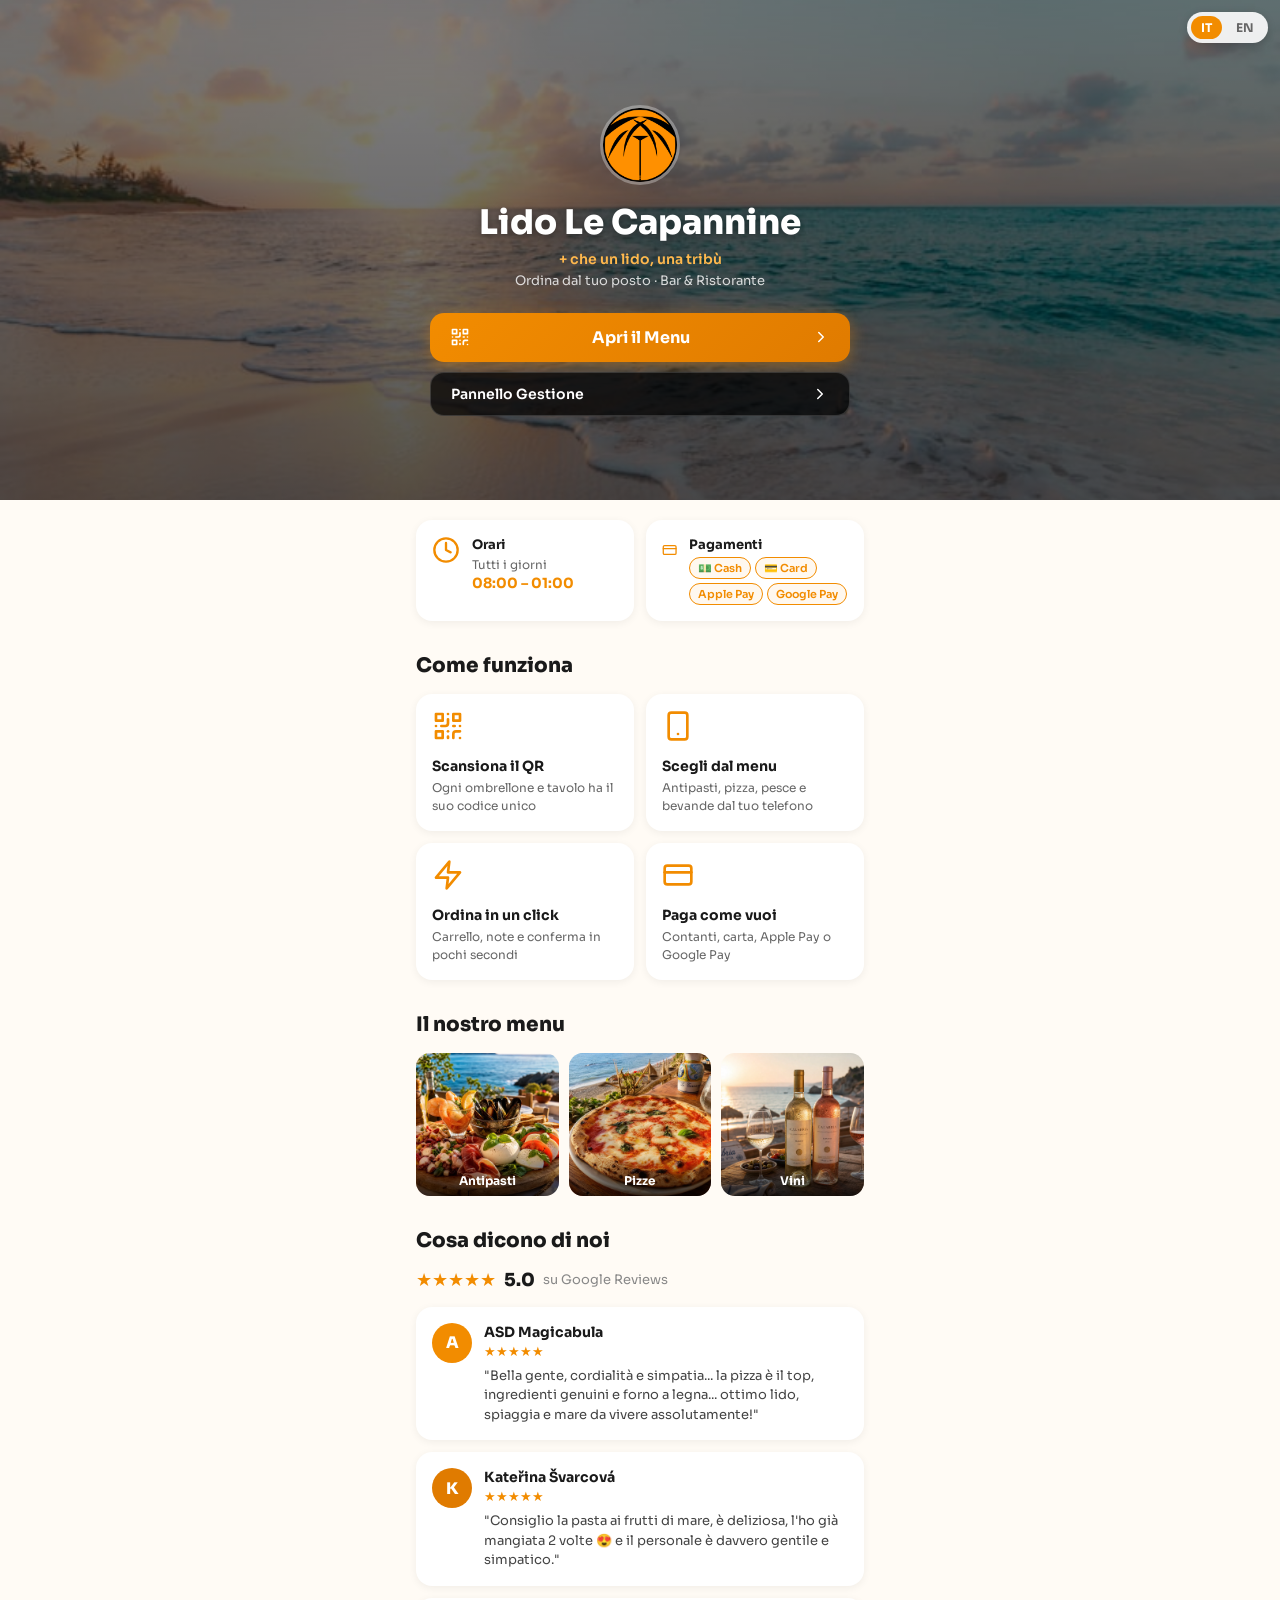
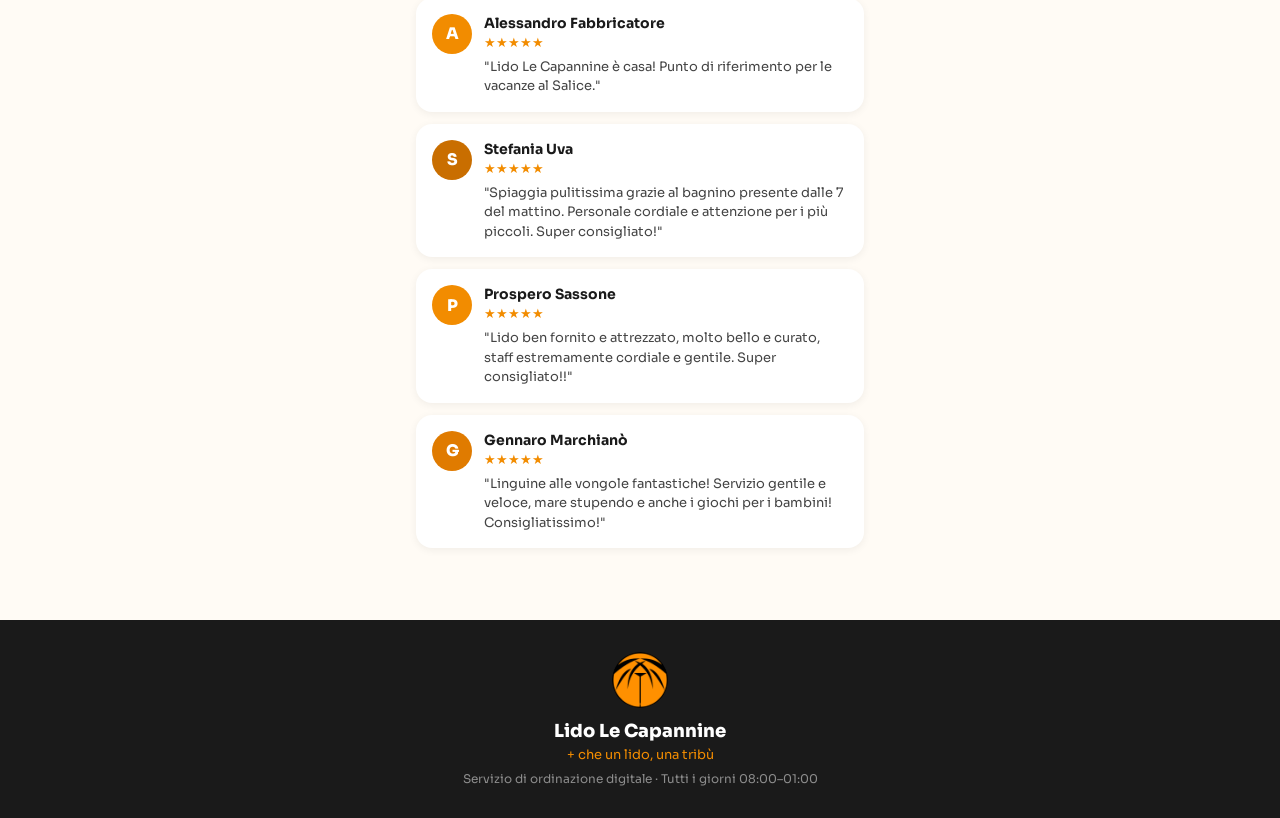
==== index.html @ 358496c9 "Initial commit: Lido Le Capannine menu clone" ====
<!DOCTYPE html>
<html lang="it">
<head>
  <meta charset="UTF-8" />
  <meta name="viewport" content="width=device-width, initial-scale=1.0" />
  <title>Lido Le Capannine — Ordina dal tuo posto</title>
  <meta name="description" content="Ordina dal tuo ombrellone o tavolo al Lido Le Capannine" />
  <link rel="manifest" href="manifest.json" />
  <link rel="apple-touch-icon" href="images/lido-logo-circle.png" />
  <link rel="preconnect" href="https://fonts.googleapis.com" />
  <link rel="preconnect" href="https://fonts.gstatic.com" crossorigin />
  <link href="https://fonts.googleapis.com/css2?family=Sora:wght@300;400;500;600;700;800&display=swap" rel="stylesheet" />
  <link rel="stylesheet" href="css/style.css" />
</head>
<body>
  <!-- Language switcher -->
  <div class="lang-switcher" id="langSwitcher">
    <button class="lang-btn active" onclick="setLang('it')">IT</button>
    <button class="lang-btn" onclick="setLang('en')">EN</button>
  </div>

  <!-- Hero Section -->
  <div class="hero" style="background-image: url('images/hero-beach.jpg');">
    <div class="hero-overlay"></div>
    <div class="hero-content">
      <img src="images/lido-logo-circle.png" alt="Logo Lido Le Capannine" class="hero-logo" />
      <h1 class="hero-title">Lido Le Capannine</h1>
      <p class="hero-subtitle" data-it="+ che un lido, una tribù" data-en="+ than a beach club, a tribe">+ che un lido, una tribù</p>
      <p class="hero-desc" data-it="Ordina dal tuo posto · Bar &amp; Ristorante" data-en="Order from your spot · Bar &amp; Restaurant">Ordina dal tuo posto · Bar &amp; Ristorante</p>
      <a href="menu.html?location=umbrella-1" class="btn-primary">
        <svg xmlns="http://www.w3.org/2000/svg" width="20" height="20" viewBox="0 0 24 24" fill="none" stroke="currentColor" stroke-width="2" stroke-linecap="round" stroke-linejoin="round"><rect x="3" y="3" width="5" height="5"/><rect x="16" y="3" width="5" height="5"/><rect x="3" y="16" width="5" height="5"/><path d="M21 16h-3a2 2 0 0 0-2 2v3"/><path d="M21 21v.01"/><path d="M12 7v3a2 2 0 0 1-2 2H7"/><path d="M3 12h.01"/><path d="M12 3h.01"/><path d="M12 16v.01"/><path d="M16 12h1"/><path d="M21 12v.01"/><path d="M12 21v-1"/></svg>
        <span data-it="Apri il Menu" data-en="Open the Menu">Apri il Menu</span>
        <svg xmlns="http://www.w3.org/2000/svg" width="18" height="18" viewBox="0 0 24 24" fill="none" stroke="currentColor" stroke-width="2" stroke-linecap="round" stroke-linejoin="round"><path d="m9 18 6-6-6-6"/></svg>
      </a>
      <a href="admin.html" class="btn-dark">
        <span data-it="Pannello Gestione" data-en="Management Panel">Pannello Gestione</span>
        <svg xmlns="http://www.w3.org/2000/svg" width="18" height="18" viewBox="0 0 24 24" fill="none" stroke="currentColor" stroke-width="2" stroke-linecap="round" stroke-linejoin="round"><path d="m9 18 6-6-6-6"/></svg>
      </a>
    </div>
  </div>

  <!-- Info Cards -->
  <div class="container">
    <div class="info-cards">
      <div class="info-card">
        <svg xmlns="http://www.w3.org/2000/svg" width="28" height="28" viewBox="0 0 24 24" fill="none" stroke="#F28C00" stroke-width="2" stroke-linecap="round" stroke-linejoin="round"><circle cx="12" cy="12" r="10"/><polyline points="12 6 12 12 16 14"/></svg>
        <div>
          <div class="info-card-title" data-it="Orari" data-en="Hours">Orari</div>
          <div class="info-card-sub" data-it="Tutti i giorni" data-en="Every day">Tutti i giorni</div>
          <div class="info-card-highlight">08:00 – 01:00</div>
        </div>
      </div>
      <div class="info-card">
        <svg xmlns="http://www.w3.org/2000/svg" width="28" height="28" viewBox="0 0 24 24" fill="none" stroke="#F28C00" stroke-width="2" stroke-linecap="round" stroke-linejoin="round"><rect width="20" height="14" x="2" y="5" rx="2"/><line x1="2" x2="22" y1="10" y2="10"/></svg>
        <div>
          <div class="info-card-title" data-it="Pagamenti" data-en="Payments">Pagamenti</div>
          <div class="payment-tags">
            <span class="tag">💵 Cash</span>
            <span class="tag">💳 Card</span>
            <span class="tag">Apple Pay</span>
            <span class="tag">Google Pay</span>
          </div>
        </div>
      </div>
    </div>

    <!-- Come funziona -->
    <h2 class="section-title" data-it="Come funziona" data-en="How it works">Come funziona</h2>
    <div class="how-grid">
      <div class="how-card">
        <svg xmlns="http://www.w3.org/2000/svg" width="32" height="32" viewBox="0 0 24 24" fill="none" stroke="#F28C00" stroke-width="2" stroke-linecap="round" stroke-linejoin="round"><rect x="3" y="3" width="5" height="5"/><rect x="16" y="3" width="5" height="5"/><rect x="3" y="16" width="5" height="5"/><path d="M21 16h-3a2 2 0 0 0-2 2v3"/><path d="M21 21v.01"/><path d="M12 7v3a2 2 0 0 1-2 2H7"/><path d="M3 12h.01"/><path d="M12 3h.01"/><path d="M12 16v.01"/><path d="M16 12h1"/><path d="M21 12v.01"/><path d="M12 21v-1"/></svg>
        <div class="how-card-title" data-it="Scansiona il QR" data-en="Scan the QR">Scansiona il QR</div>
        <div class="how-card-desc" data-it="Ogni ombrellone e tavolo ha il suo codice unico" data-en="Every umbrella and table has its unique code">Ogni ombrellone e tavolo ha il suo codice unico</div>
      </div>
      <div class="how-card">
        <svg xmlns="http://www.w3.org/2000/svg" width="32" height="32" viewBox="0 0 24 24" fill="none" stroke="#F28C00" stroke-width="2" stroke-linecap="round" stroke-linejoin="round"><rect width="14" height="20" x="5" y="2" rx="2"/><path d="M12 18h.01"/></svg>
        <div class="how-card-title" data-it="Scegli dal menu" data-en="Browse the menu">Scegli dal menu</div>
        <div class="how-card-desc" data-it="Antipasti, pizza, pesce e bevande dal tuo telefono" data-en="Starters, pizza, fish and drinks from your phone">Antipasti, pizza, pesce e bevande dal tuo telefono</div>
      </div>
      <div class="how-card">
        <svg xmlns="http://www.w3.org/2000/svg" width="32" height="32" viewBox="0 0 24 24" fill="none" stroke="#F28C00" stroke-width="2" stroke-linecap="round" stroke-linejoin="round"><bolt/><path d="M13 2 3 14h9l-1 8 10-12h-9l1-8z"/></svg>
        <div class="how-card-title" data-it="Ordina in un click" data-en="Order in one click">Ordina in un click</div>
        <div class="how-card-desc" data-it="Carrello, note e conferma in pochi secondi" data-en="Cart, notes and confirmation in seconds">Carrello, note e conferma in pochi secondi</div>
      </div>
      <div class="how-card">
        <svg xmlns="http://www.w3.org/2000/svg" width="32" height="32" viewBox="0 0 24 24" fill="none" stroke="#F28C00" stroke-width="2" stroke-linecap="round" stroke-linejoin="round"><rect width="20" height="14" x="2" y="5" rx="2"/><line x1="2" x2="22" y1="10" y2="10"/></svg>
        <div class="how-card-title" data-it="Paga come vuoi" data-en="Pay your way">Paga come vuoi</div>
        <div class="how-card-desc" data-it="Contanti, carta, Apple Pay o Google Pay" data-en="Cash, card, Apple Pay or Google Pay">Contanti, carta, Apple Pay o Google Pay</div>
      </div>
    </div>

    <!-- Il nostro menu -->
    <h2 class="section-title" data-it="Il nostro menu" data-en="Our menu">Il nostro menu</h2>
    <div class="menu-preview-grid">
      <a href="menu.html?location=umbrella-1&cat=antipasti" class="menu-preview-card">
        <img src="images/antipasti.webp" alt="Antipasti" />
        <span data-it="Antipasti" data-en="Starters">Antipasti</span>
      </a>
      <a href="menu.html?location=umbrella-1&cat=pizze" class="menu-preview-card">
        <img src="images/pizza.webp" alt="Pizze" />
        <span data-it="Pizze" data-en="Pizzas">Pizze</span>
      </a>
      <a href="menu.html?location=umbrella-1&cat=vini" class="menu-preview-card">
        <img src="images/vini.webp" alt="Vini" />
        <span data-it="Vini" data-en="Wines">Vini</span>
      </a>
    </div>

    <!-- Recensioni -->
    <h2 class="section-title" data-it="Cosa dicono di noi" data-en="What they say about us">Cosa dicono di noi</h2>
    <div class="reviews-header">
      <span class="stars">★★★★★</span>
      <span class="review-score">5.0</span>
      <span class="review-source" data-it="su Google Reviews" data-en="on Google Reviews">su Google Reviews</span>
    </div>
    <div class="reviews-list">
      <div class="review-card">
        <div class="review-avatar" style="background:#F28C00">A</div>
        <div class="review-body">
          <div class="review-name">ASD Magicabula</div>
          <div class="review-stars">★★★★★</div>
          <div class="review-text">"Bella gente, cordialità e simpatia... la pizza è il top, ingredienti genuini e forno a legna... ottimo lido, spiaggia e mare da vivere assolutamente!"</div>
        </div>
      </div>
      <div class="review-card">
        <div class="review-avatar" style="background:#E07B00">K</div>
        <div class="review-body">
          <div class="review-name">Kateřina Švarcová</div>
          <div class="review-stars">★★★★★</div>
          <div class="review-text">"Consiglio la pasta ai frutti di mare, è deliziosa, l'ho già mangiata 2 volte 😍 e il personale è davvero gentile e simpatico."</div>
        </div>
      </div>
      <div class="review-card">
        <div class="review-avatar" style="background:#F28C00">A</div>
        <div class="review-body">
          <div class="review-name">Alessandro Fabbricatore</div>
          <div class="review-stars">★★★★★</div>
          <div class="review-text">"Lido Le Capannine è casa! Punto di riferimento per le vacanze al Salice."</div>
        </div>
      </div>
      <div class="review-card">
        <div class="review-avatar" style="background:#C96E00">S</div>
        <div class="review-body">
          <div class="review-name">Stefania Uva</div>
          <div class="review-stars">★★★★★</div>
          <div class="review-text">"Spiaggia pulitissima grazie al bagnino presente dalle 7 del mattino. Personale cordiale e attenzione per i più piccoli. Super consigliato!"</div>
        </div>
      </div>
      <div class="review-card">
        <div class="review-avatar" style="background:#F28C00">P</div>
        <div class="review-body">
          <div class="review-name">Prospero Sassone</div>
          <div class="review-stars">★★★★★</div>
          <div class="review-text">"Lido ben fornito e attrezzato, molto bello e curato, staff estremamente cordiale e gentile. Super consigliato!!"</div>
        </div>
      </div>
      <div class="review-card">
        <div class="review-avatar" style="background:#E07B00">G</div>
        <div class="review-body">
          <div class="review-name">Gennaro Marchianò</div>
          <div class="review-stars">★★★★★</div>
          <div class="review-text">"Linguine alle vongole fantastiche! Servizio gentile e veloce, mare stupendo e anche i giochi per i bambini! Consigliatissimo!"</div>
        </div>
      </div>
    </div>
  </div>

  <!-- Footer -->
  <footer class="footer">
    <img src="images/lido-logo-circle.png" alt="Logo" class="footer-logo" />
    <div class="footer-name">Lido Le Capannine</div>
    <div class="footer-sub" data-it="+ che un lido, una tribù" data-en="+ than a beach club, a tribe">+ che un lido, una tribù</div>
    <div class="footer-desc" data-it="Servizio di ordinazione digitale · Tutti i giorni 08:00–01:00" data-en="Digital ordering service · Every day 08:00–01:00">Servizio di ordinazione digitale · Tutti i giorni 08:00–01:00</div>
  </footer>

  <script src="js/lang.js"></script>
</body>
</html>
---- css/style.css ----
/* ===== RESET & BASE ===== */
*, *::before, *::after { box-sizing: border-box; margin: 0; padding: 0; }
html { scroll-behavior: smooth; }
body {
  font-family: 'Sora', sans-serif;
  background: #FFFBF5;
  color: #1a1a1a;
  min-height: 100vh;
}
a { text-decoration: none; color: inherit; }
img { max-width: 100%; display: block; }

/* ===== LANG SWITCHER ===== */
.lang-switcher {
  position: fixed;
  top: 12px;
  right: 12px;
  z-index: 1000;
  display: flex;
  gap: 4px;
  background: rgba(255,255,255,0.9);
  border-radius: 20px;
  padding: 4px;
  box-shadow: 0 2px 8px rgba(0,0,0,0.15);
}
.lang-btn {
  background: transparent;
  border: none;
  cursor: pointer;
  font-family: 'Sora', sans-serif;
  font-size: 12px;
  font-weight: 700;
  color: #666;
  padding: 4px 10px;
  border-radius: 16px;
  transition: all 0.2s;
}
.lang-btn.active {
  background: #F28C00;
  color: #fff;
}

/* ===== HERO ===== */
.hero {
  position: relative;
  min-height: 420px;
  background-size: cover;
  background-position: center;
  display: flex;
  align-items: center;
  justify-content: center;
  padding: 60px 20px 40px;
}
.hero-overlay {
  position: absolute;
  inset: 0;
  background: linear-gradient(to bottom, rgba(0,0,0,0.45) 0%, rgba(0,0,0,0.65) 100%);
}
.hero-content {
  position: relative;
  z-index: 1;
  text-align: center;
  color: #fff;
  max-width: 420px;
  width: 100%;
}
.hero-logo {
  width: 80px;
  height: 80px;
  border-radius: 50%;
  margin: 0 auto 16px;
  border: 3px solid rgba(255,255,255,0.3);
}
.hero-title {
  font-size: 28px;
  font-weight: 800;
  margin-bottom: 6px;
  text-shadow: 0 2px 8px rgba(0,0,0,0.4);
}
.hero-subtitle {
  font-size: 14px;
  font-weight: 600;
  color: #FFB84D;
  margin-bottom: 4px;
}
.hero-desc {
  font-size: 13px;
  color: rgba(255,255,255,0.8);
  margin-bottom: 24px;
}
.btn-primary {
  display: flex;
  align-items: center;
  justify-content: space-between;
  gap: 8px;
  background: linear-gradient(135deg, #F28C00, #E07B00);
  color: #fff;
  font-family: 'Sora', sans-serif;
  font-size: 16px;
  font-weight: 700;
  padding: 14px 20px;
  border-radius: 14px;
  border: none;
  cursor: pointer;
  width: 100%;
  margin-bottom: 10px;
  box-shadow: 0 4px 16px rgba(242,140,0,0.4);
  transition: transform 0.2s, box-shadow 0.2s;
}
.btn-primary:hover { transform: translateY(-1px); box-shadow: 0 6px 20px rgba(242,140,0,0.5); }
.btn-dark {
  display: flex;
  align-items: center;
  justify-content: space-between;
  gap: 8px;
  background: rgba(0,0,0,0.7);
  color: #fff;
  font-family: 'Sora', sans-serif;
  font-size: 14px;
  font-weight: 600;
  padding: 12px 20px;
  border-radius: 14px;
  border: 1px solid rgba(255,255,255,0.15);
  cursor: pointer;
  width: 100%;
  transition: background 0.2s;
}
.btn-dark:hover { background: rgba(0,0,0,0.85); }

/* ===== CONTAINER ===== */
.container {
  max-width: 480px;
  margin: 0 auto;
  padding: 20px 16px 40px;
}

/* ===== INFO CARDS ===== */
.info-cards {
  display: grid;
  grid-template-columns: 1fr 1fr;
  gap: 12px;
  margin-bottom: 32px;
}
.info-card {
  background: #fff;
  border-radius: 16px;
  padding: 16px;
  display: flex;
  gap: 12px;
  align-items: flex-start;
  box-shadow: 0 2px 8px rgba(0,0,0,0.06);
}
.info-card-title {
  font-size: 13px;
  font-weight: 700;
  color: #1a1a1a;
  margin-bottom: 4px;
}
.info-card-sub {
  font-size: 12px;
  color: #666;
  margin-bottom: 2px;
}
.info-card-highlight {
  font-size: 14px;
  font-weight: 700;
  color: #F28C00;
}
.payment-tags {
  display: flex;
  flex-wrap: wrap;
  gap: 4px;
  margin-top: 4px;
}
.tag {
  font-size: 11px;
  font-weight: 600;
  padding: 3px 8px;
  border-radius: 20px;
  border: 1.5px solid #F28C00;
  color: #F28C00;
  background: #fff8ef;
}

/* ===== SECTION TITLE ===== */
.section-title {
  font-size: 20px;
  font-weight: 800;
  color: #1a1a1a;
  margin-bottom: 16px;
}

/* ===== HOW IT WORKS ===== */
.how-grid {
  display: grid;
  grid-template-columns: 1fr 1fr;
  gap: 12px;
  margin-bottom: 32px;
}
.how-card {
  background: #fff;
  border-radius: 16px;
  padding: 16px;
  box-shadow: 0 2px 8px rgba(0,0,0,0.06);
}
.how-card-title {
  font-size: 14px;
  font-weight: 700;
  color: #1a1a1a;
  margin: 10px 0 4px;
}
.how-card-desc {
  font-size: 12px;
  color: #666;
  line-height: 1.5;
}

/* ===== MENU PREVIEW ===== */
.menu-preview-grid {
  display: grid;
  grid-template-columns: repeat(3, 1fr);
  gap: 10px;
  margin-bottom: 32px;
}
.menu-preview-card {
  position: relative;
  border-radius: 14px;
  overflow: hidden;
  cursor: pointer;
  aspect-ratio: 1;
}
.menu-preview-card img {
  width: 100%;
  height: 100%;
  object-fit: cover;
  transition: transform 0.3s;
}
.menu-preview-card:hover img { transform: scale(1.05); }
.menu-preview-card span {
  position: absolute;
  bottom: 0;
  left: 0;
  right: 0;
  background: linear-gradient(to top, rgba(0,0,0,0.7), transparent);
  color: #fff;
  font-size: 12px;
  font-weight: 700;
  padding: 20px 8px 8px;
  text-align: center;
}

/* ===== REVIEWS ===== */
.reviews-header {
  display: flex;
  align-items: center;
  gap: 8px;
  margin-bottom: 16px;
}
.stars { color: #F28C00; font-size: 18px; }
.review-score { font-size: 18px; font-weight: 800; }
.review-source { font-size: 13px; color: #888; }
.reviews-list { display: flex; flex-direction: column; gap: 12px; margin-bottom: 32px; }
.review-card {
  background: #fff;
  border-radius: 16px;
  padding: 16px;
  display: flex;
  gap: 12px;
  box-shadow: 0 2px 8px rgba(0,0,0,0.06);
}
.review-avatar {
  width: 40px;
  height: 40px;
  border-radius: 50%;
  display: flex;
  align-items: center;
  justify-content: center;
  color: #fff;
  font-weight: 800;
  font-size: 16px;
  flex-shrink: 0;
}
.review-name { font-size: 14px; font-weight: 700; margin-bottom: 2px; }
.review-stars { color: #F28C00; font-size: 13px; margin-bottom: 6px; }
.review-text { font-size: 13px; color: #444; line-height: 1.5; }

/* ===== FOOTER ===== */
.footer {
  background: #1a1a1a;
  color: #fff;
  text-align: center;
  padding: 32px 20px;
}
.footer-logo {
  width: 56px;
  height: 56px;
  border-radius: 50%;
  margin: 0 auto 12px;
}
.footer-name { font-size: 18px; font-weight: 800; margin-bottom: 4px; }
.footer-sub { font-size: 13px; color: #F28C00; margin-bottom: 8px; }
.footer-desc { font-size: 12px; color: rgba(255,255,255,0.5); }

/* ===== MENU PAGE ===== */
.menu-header {
  position: sticky;
  top: 0;
  z-index: 100;
  background: #FFFBF5;
  padding: 12px 16px;
  display: flex;
  align-items: center;
  gap: 12px;
  border-bottom: 1px solid #f0e8d8;
  box-shadow: 0 2px 8px rgba(0,0,0,0.06);
}
.menu-back-btn {
  background: none;
  border: none;
  cursor: pointer;
  padding: 4px;
  color: #1a1a1a;
  display: flex;
  align-items: center;
}
.menu-header-info { flex: 1; }
.menu-header-name { font-size: 15px; font-weight: 700; }
.menu-header-location { font-size: 12px; color: #888; }
.menu-header-right { display: flex; align-items: center; gap: 8px; }
.cart-btn {
  position: relative;
  background: #F28C00;
  border: none;
  border-radius: 50%;
  width: 40px;
  height: 40px;
  display: flex;
  align-items: center;
  justify-content: center;
  cursor: pointer;
  color: #fff;
}
.cart-badge {
  position: absolute;
  top: -4px;
  right: -4px;
  background: #e53e3e;
  color: #fff;
  font-size: 10px;
  font-weight: 800;
  width: 18px;
  height: 18px;
  border-radius: 50%;
  display: flex;
  align-items: center;
  justify-content: center;
  display: none;
}
.search-bar {
  padding: 8px 16px;
  background: #FFFBF5;
  border-bottom: 1px solid #f0e8d8;
}
.search-input {
  width: 100%;
  padding: 10px 16px;
  border: 1.5px solid #e8dcc8;
  border-radius: 12px;
  font-family: 'Sora', sans-serif;
  font-size: 14px;
  background: #fff;
  outline: none;
  transition: border-color 0.2s;
}
.search-input:focus { border-color: #F28C00; }
.categories-bar {
  display: flex;
  gap: 8px;
  padding: 10px 16px;
  overflow-x: auto;
  background: #FFFBF5;
  border-bottom: 1px solid #f0e8d8;
  scrollbar-width: none;
}
.categories-bar::-webkit-scrollbar { display: none; }
.cat-btn {
  white-space: nowrap;
  padding: 7px 14px;
  border-radius: 20px;
  border: 1.5px solid #e8dcc8;
  background: #fff;
  font-family: 'Sora', sans-serif;
  font-size: 13px;
  font-weight: 600;
  cursor: pointer;
  transition: all 0.2s;
  color: #444;
}
.cat-btn.active {
  background: #F28C00;
  border-color: #F28C00;
  color: #fff;
}
.menu-list {
  padding: 12px 16px;
  display: flex;
  flex-direction: column;
  gap: 10px;
  max-width: 480px;
  margin: 0 auto;
}
.category-label {
  font-size: 18px;
  font-weight: 800;
  color: #1a1a1a;
  padding: 8px 0 4px;
  border-bottom: 2px solid #f0e8d8;
  margin-bottom: 4px;
}
.product-card {
  background: #fff;
  border-radius: 16px;
  padding: 12px;
  display: flex;
  gap: 12px;
  align-items: center;
  box-shadow: 0 2px 8px rgba(0,0,0,0.06);
  transition: box-shadow 0.2s;
}
.product-card:hover { box-shadow: 0 4px 16px rgba(0,0,0,0.1); }
.product-img {
  width: 72px;
  height: 72px;
  border-radius: 12px;
  object-fit: cover;
  flex-shrink: 0;
}
.product-info { flex: 1; min-width: 0; }
.product-name { font-size: 14px; font-weight: 700; margin-bottom: 3px; }
.product-desc { font-size: 12px; color: #666; line-height: 1.4; margin-bottom: 6px; white-space: nowrap; overflow: hidden; text-overflow: ellipsis; }
.product-price { font-size: 15px; font-weight: 800; color: #F28C00; }
.add-btn {
  background: #F28C00;
  border: none;
  border-radius: 50%;
  width: 34px;
  height: 34px;
  display: flex;
  align-items: center;
  justify-content: center;
  cursor: pointer;
  color: #fff;
  font-size: 20px;
  flex-shrink: 0;
  transition: background 0.2s, transform 0.1s;
}
.add-btn:hover { background: #E07B00; transform: scale(1.1); }
.qty-control {
  display: flex;
  align-items: center;
  gap: 8px;
  flex-shrink: 0;
}
.qty-btn {
  background: #F28C00;
  border: none;
  border-radius: 50%;
  width: 28px;
  height: 28px;
  display: flex;
  align-items: center;
  justify-content: center;
  cursor: pointer;
  color: #fff;
  font-size: 16px;
  font-weight: 700;
}
.qty-num { font-size: 16px; font-weight: 800; min-width: 20px; text-align: center; }

/* ===== CART MODAL ===== */
.modal-overlay {
  display: none;
  position: fixed;
  inset: 0;
  background: rgba(0,0,0,0.5);
  z-index: 500;
  align-items: flex-end;
  justify-content: center;
}
.modal-overlay.open { display: flex; }
.modal-sheet {
  background: #FFFBF5;
  border-radius: 24px 24px 0 0;
  width: 100%;
  max-width: 480px;
  max-height: 85vh;
  overflow-y: auto;
  padding: 20px 16px 32px;
  animation: slideUp 0.3s ease;
}
@keyframes slideUp {
  from { transform: translateY(100%); }
  to { transform: translateY(0); }
}
.modal-title {
  font-size: 20px;
  font-weight: 800;
  margin-bottom: 16px;
  display: flex;
  align-items: center;
  justify-content: space-between;
}
.modal-close {
  background: none;
  border: none;
  cursor: pointer;
  font-size: 22px;
  color: #888;
}
.cart-item {
  display: flex;
  align-items: center;
  gap: 12px;
  padding: 10px 0;
  border-bottom: 1px solid #f0e8d8;
}
.cart-item-name { flex: 1; font-size: 14px; font-weight: 600; }
.cart-item-price { font-size: 14px; font-weight: 700; color: #F28C00; }
.cart-total {
  display: flex;
  justify-content: space-between;
  align-items: center;
  padding: 16px 0 0;
  font-size: 18px;
  font-weight: 800;
}
.notes-label { font-size: 13px; font-weight: 700; margin: 16px 0 6px; }
.notes-input {
  width: 100%;
  padding: 10px 14px;
  border: 1.5px solid #e8dcc8;
  border-radius: 12px;
  font-family: 'Sora', sans-serif;
  font-size: 13px;
  resize: none;
  height: 70px;
  outline: none;
  background: #fff;
}
.notes-input:focus { border-color: #F28C00; }
.btn-order {
  display: block;
  width: 100%;
  padding: 14px;
  background: linear-gradient(135deg, #F28C00, #E07B00);
  color: #fff;
  font-family: 'Sora', sans-serif;
  font-size: 16px;
  font-weight: 700;
  border: none;
  border-radius: 14px;
  cursor: pointer;
  margin-top: 16px;
  box-shadow: 0 4px 16px rgba(242,140,0,0.4);
  transition: transform 0.2s;
}
.btn-order:hover { transform: translateY(-1px); }
.empty-cart { text-align: center; padding: 32px 0; color: #888; font-size: 14px; }

/* ===== ORDER CONFIRM ===== */
.order-success {
  display: none;
  text-align: center;
  padding: 40px 20px;
}
.order-success.show { display: block; }
.success-icon { font-size: 64px; margin-bottom: 16px; }
.success-title { font-size: 22px; font-weight: 800; margin-bottom: 8px; }
.success-desc { font-size: 14px; color: #666; }

/* ===== ADMIN PAGE ===== */
.admin-login-bg {
  min-height: 100vh;
  background: #1a0f00;
  display: flex;
  align-items: center;
  justify-content: center;
  padding: 20px;
}
.admin-login-card {
  background: #2a1800;
  border-radius: 20px;
  padding: 32px 24px;
  width: 100%;
  max-width: 360px;
  text-align: center;
  border: 1px solid rgba(242,140,0,0.2);
}
.admin-logo {
  width: 64px;
  height: 64px;
  border-radius: 50%;
  margin: 0 auto 16px;
}
.admin-title { font-size: 22px; font-weight: 800; color: #fff; margin-bottom: 4px; }
.admin-subtitle { font-size: 13px; color: rgba(255,255,255,0.5); margin-bottom: 24px; }
.admin-field { margin-bottom: 14px; text-align: left; }
.admin-field label { font-size: 11px; font-weight: 700; color: rgba(255,255,255,0.5); letter-spacing: 0.08em; display: block; margin-bottom: 6px; }
.admin-input {
  width: 100%;
  padding: 12px 14px;
  background: rgba(255,255,255,0.08);
  border: 1px solid rgba(255,255,255,0.12);
  border-radius: 10px;
  font-family: 'Sora', sans-serif;
  font-size: 14px;
  color: #fff;
  outline: none;
  transition: border-color 0.2s;
}
.admin-input:focus { border-color: #F28C00; }
.admin-input::placeholder { color: rgba(255,255,255,0.3); }
.btn-admin-login {
  width: 100%;
  padding: 13px;
  background: linear-gradient(135deg, #F28C00, #E07B00);
  color: #fff;
  font-family: 'Sora', sans-serif;
  font-size: 15px;
  font-weight: 700;
  border: none;
  border-radius: 12px;
  cursor: pointer;
  margin-top: 8px;
  display: flex;
  align-items: center;
  justify-content: center;
  gap: 8px;
}
.admin-note { font-size: 12px; color: rgba(255,255,255,0.3); margin-top: 16px; }
.admin-error { color: #ff6b6b; font-size: 13px; margin-top: 8px; display: none; }

/* ===== ADMIN DASHBOARD ===== */
.admin-dashboard { display: none; min-height: 100vh; background: #f5f0e8; }
.admin-topbar {
  background: #1a0f00;
  padding: 14px 20px;
  display: flex;
  align-items: center;
  justify-content: space-between;
  color: #fff;
}
.admin-topbar-title { font-size: 16px; font-weight: 800; }
.admin-logout-btn {
  background: rgba(255,255,255,0.1);
  border: none;
  color: #fff;
  font-family: 'Sora', sans-serif;
  font-size: 13px;
  padding: 6px 14px;
  border-radius: 8px;
  cursor: pointer;
}
.admin-content { padding: 20px 16px; max-width: 600px; margin: 0 auto; }
.admin-stats {
  display: grid;
  grid-template-columns: repeat(3, 1fr);
  gap: 12px;
  margin-bottom: 24px;
}
.stat-card {
  background: #fff;
  border-radius: 14px;
  padding: 16px 12px;
  text-align: center;
  box-shadow: 0 2px 8px rgba(0,0,0,0.06);
}
.stat-num { font-size: 24px; font-weight: 800; color: #F28C00; }
.stat-label { font-size: 11px; color: #888; margin-top: 4px; }
.admin-section-title { font-size: 18px; font-weight: 800; margin-bottom: 12px; }
.order-card {
  background: #fff;
  border-radius: 14px;
  padding: 14px;
  margin-bottom: 10px;
  box-shadow: 0 2px 8px rgba(0,0,0,0.06);
}
.order-card-header { display: flex; justify-content: space-between; align-items: center; margin-bottom: 8px; }
.order-location { font-size: 14px; font-weight: 700; }
.order-time { font-size: 12px; color: #888; }
.order-items-list { font-size: 13px; color: #444; margin-bottom: 8px; }
.order-total-line { font-size: 14px; font-weight: 700; color: #F28C00; }
.order-status-badge {
  display: inline-block;
  padding: 3px 10px;
  border-radius: 20px;
  font-size: 11px;
  font-weight: 700;
}
.status-pending { background: #fff3cd; color: #856404; }
.status-confirmed { background: #d1e7dd; color: #0f5132; }
.status-done { background: #cfe2ff; color: #084298; }
.order-actions { display: flex; gap: 8px; margin-top: 10px; }
.order-action-btn {
  flex: 1;
  padding: 7px;
  border: none;
  border-radius: 8px;
  font-family: 'Sora', sans-serif;
  font-size: 12px;
  font-weight: 700;
  cursor: pointer;
}
.btn-confirm { background: #d1e7dd; color: #0f5132; }
.btn-done { background: #cfe2ff; color: #084298; }
.no-orders { text-align: center; padding: 32px; color: #888; font-size: 14px; }

/* ===== TOAST ===== */
.toast {
  position: fixed;
  bottom: 24px;
  left: 50%;
  transform: translateX(-50%) translateY(100px);
  background: #1a1a1a;
  color: #fff;
  padding: 12px 24px;
  border-radius: 12px;
  font-size: 14px;
  font-weight: 600;
  z-index: 9999;
  transition: transform 0.3s ease;
  white-space: nowrap;
}
.toast.show { transform: translateX(-50%) translateY(0); }
.toast.success { background: #2d6a4f; }
.toast.error { background: #c62828; }

/* ===== CHECKOUT PAGE ===== */
.checkout-header {
  background: #FFFBF5;
  padding: 14px 16px;
  display: flex;
  align-items: center;
  gap: 12px;
  border-bottom: 1px solid #f0e8d8;
  position: sticky;
  top: 0;
  z-index: 100;
}
.checkout-title { font-size: 18px; font-weight: 800; }
.checkout-content { padding: 16px; max-width: 480px; margin: 0 auto; }
.checkout-section { background: #fff; border-radius: 16px; padding: 16px; margin-bottom: 14px; box-shadow: 0 2px 8px rgba(0,0,0,0.06); }
.checkout-section-title { font-size: 14px; font-weight: 700; margin-bottom: 12px; color: #888; text-transform: uppercase; letter-spacing: 0.05em; }
.checkout-item { display: flex; justify-content: space-between; align-items: center; padding: 6px 0; font-size: 14px; }
.checkout-item-name { color: #333; }
.checkout-item-price { font-weight: 700; color: #F28C00; }
.checkout-total { display: flex; justify-content: space-between; align-items: center; padding-top: 10px; border-top: 1.5px solid #f0e8d8; font-size: 18px; font-weight: 800; }

/* ===== RESPONSIVE ===== */
@media (min-width: 480px) {
  .hero { min-height: 500px; }
  .hero-title { font-size: 34px; }
}
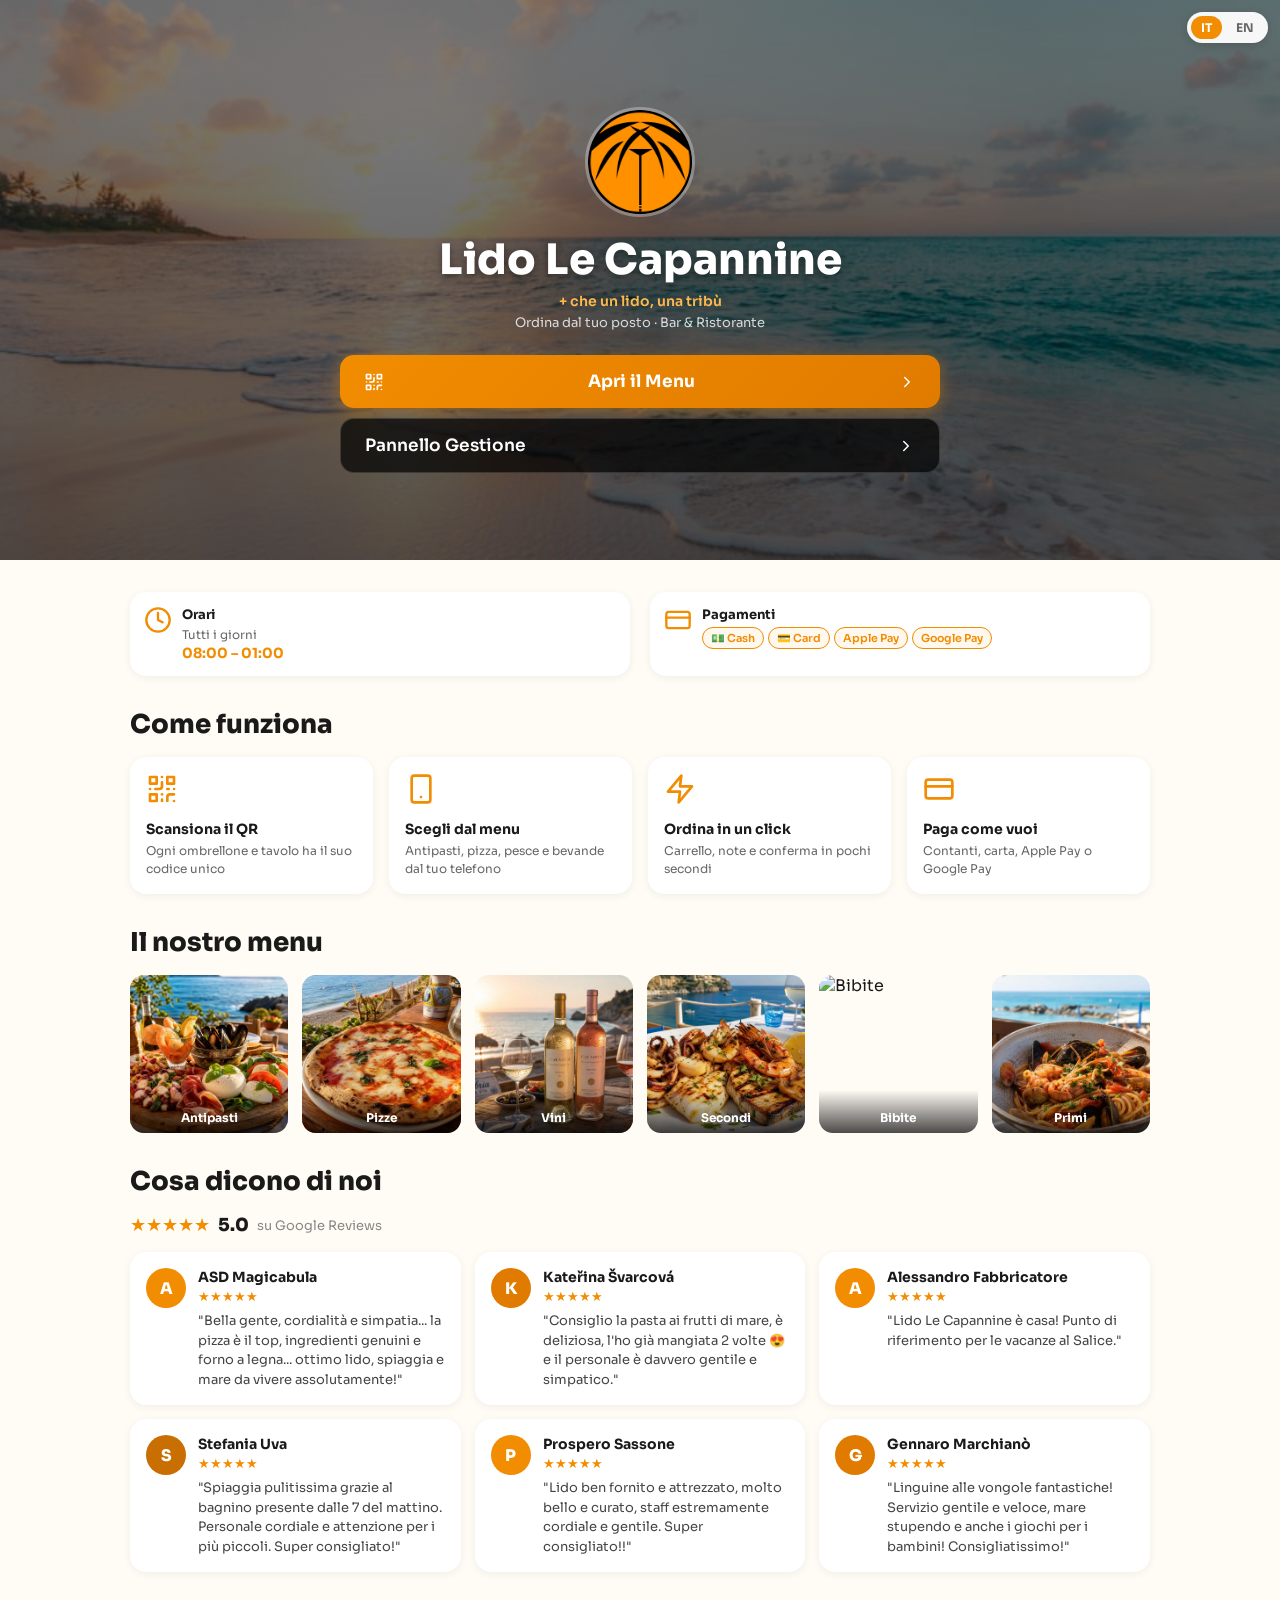
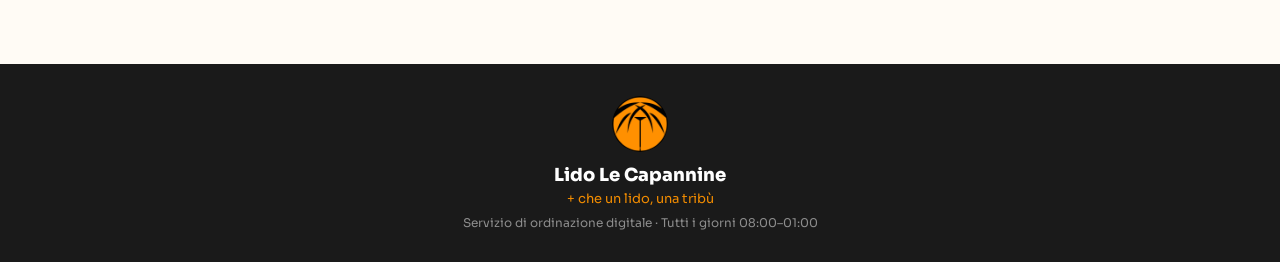
==== commit 9f92bf05: "Update: QR home page, 186 ombrelloni, Supabase backend, responsive layout, admin panel" ====
--- a/index.html
+++ b/index.html
@@ -13,6 +13,7 @@
   <link rel="stylesheet" href="css/style.css" />
 </head>
 <body>
+
   <!-- Language switcher -->
   <div class="lang-switcher" id="langSwitcher">
     <button class="lang-btn active" onclick="setLang('it')">IT</button>
@@ -39,8 +40,10 @@
     </div>
   </div>
 
-  <!-- Info Cards -->
+  <!-- Main content -->
   <div class="container">
+
+    <!-- Info Cards -->
     <div class="info-cards">
       <div class="info-card">
         <svg xmlns="http://www.w3.org/2000/svg" width="28" height="28" viewBox="0 0 24 24" fill="none" stroke="#F28C00" stroke-width="2" stroke-linecap="round" stroke-linejoin="round"><circle cx="12" cy="12" r="10"/><polyline points="12 6 12 12 16 14"/></svg>
@@ -78,7 +81,7 @@
         <div class="how-card-desc" data-it="Antipasti, pizza, pesce e bevande dal tuo telefono" data-en="Starters, pizza, fish and drinks from your phone">Antipasti, pizza, pesce e bevande dal tuo telefono</div>
       </div>
       <div class="how-card">
-        <svg xmlns="http://www.w3.org/2000/svg" width="32" height="32" viewBox="0 0 24 24" fill="none" stroke="#F28C00" stroke-width="2" stroke-linecap="round" stroke-linejoin="round"><bolt/><path d="M13 2 3 14h9l-1 8 10-12h-9l1-8z"/></svg>
+        <svg xmlns="http://www.w3.org/2000/svg" width="32" height="32" viewBox="0 0 24 24" fill="none" stroke="#F28C00" stroke-width="2" stroke-linecap="round" stroke-linejoin="round"><path d="M13 2 3 14h9l-1 8 10-12h-9l1-8z"/></svg>
         <div class="how-card-title" data-it="Ordina in un click" data-en="Order in one click">Ordina in un click</div>
         <div class="how-card-desc" data-it="Carrello, note e conferma in pochi secondi" data-en="Cart, notes and confirmation in seconds">Carrello, note e conferma in pochi secondi</div>
       </div>
@@ -93,16 +96,28 @@
     <h2 class="section-title" data-it="Il nostro menu" data-en="Our menu">Il nostro menu</h2>
     <div class="menu-preview-grid">
       <a href="menu.html?location=umbrella-1&cat=antipasti" class="menu-preview-card">
-        <img src="images/antipasti.webp" alt="Antipasti" />
+        <img src="images/antipasti.webp" alt="Antipasti" loading="lazy" />
         <span data-it="Antipasti" data-en="Starters">Antipasti</span>
       </a>
       <a href="menu.html?location=umbrella-1&cat=pizze" class="menu-preview-card">
-        <img src="images/pizza.webp" alt="Pizze" />
+        <img src="images/pizza.webp" alt="Pizze" loading="lazy" />
         <span data-it="Pizze" data-en="Pizzas">Pizze</span>
       </a>
       <a href="menu.html?location=umbrella-1&cat=vini" class="menu-preview-card">
-        <img src="images/vini.webp" alt="Vini" />
+        <img src="images/vini.webp" alt="Vini" loading="lazy" />
         <span data-it="Vini" data-en="Wines">Vini</span>
+      </a>
+      <a href="menu.html?location=umbrella-1&cat=secondi" class="menu-preview-card">
+        <img src="images/secondi.webp" alt="Secondi" loading="lazy" />
+        <span data-it="Secondi" data-en="Mains">Secondi</span>
+      </a>
+      <a href="menu.html?location=umbrella-1&cat=bibite" class="menu-preview-card">
+        <img src="images/bibite.webp" alt="Bibite" loading="lazy" />
+        <span data-it="Bibite" data-en="Drinks">Bibite</span>
+      </a>
+      <a href="menu.html?location=umbrella-1&cat=primi" class="menu-preview-card">
+        <img src="images/primi.webp" alt="Primi" loading="lazy" />
+        <span data-it="Primi" data-en="First courses">Primi</span>
       </a>
     </div>
 
@@ -163,7 +178,8 @@
         </div>
       </div>
     </div>
-  </div>
+
+  </div><!-- /container -->
 
   <!-- Footer -->
   <footer class="footer">
@@ -174,5 +190,28 @@
   </footer>
 
   <script src="js/lang.js"></script>
+  <script>
+    // Legge il parametro ?location= dal QR e aggiorna il pulsante "Apri il Menu"
+    (function() {
+      var params = new URLSearchParams(window.location.search);
+      var loc = params.get('location');
+      if (loc) {
+        // Aggiorna il link del pulsante principale
+        var btn = document.querySelector('a.btn-primary');
+        if (btn) btn.href = 'menu.html?location=' + encodeURIComponent(loc);
+        // Mostra un banner con la posizione rilevata
+        var hero = document.querySelector('.hero-content');
+        if (hero) {
+          var label = loc.startsWith('umbrella-') ? '☂️ Ombrellone ' + loc.replace('umbrella-','') :
+                      loc.startsWith('table-')    ? '🪑 Tavolo '    + loc.replace('table-','') :
+                      '🍹 Bar';
+          var banner = document.createElement('div');
+          banner.style.cssText = 'background:rgba(242,140,0,0.18);border:1.5px solid rgba(242,140,0,0.5);border-radius:12px;padding:8px 16px;margin-bottom:14px;font-size:13px;font-weight:700;color:#FFD580;letter-spacing:0.02em;';
+          banner.textContent = '📍 ' + label;
+          hero.insertBefore(banner, hero.querySelector('.btn-primary'));
+        }
+      }
+    })();
+  </script>
 </body>
 </html>
--- a/css/style.css
+++ b/css/style.css
@@ -1,3 +1,8 @@
+/* =============================================
+   LIDO LE CAPANNINE — CSS RESPONSIVE
+   Mobile-first: 320px → 768px → 1024px → 1400px
+   ============================================= */
+
 /* ===== RESET & BASE ===== */
 *, *::before, *::after { box-sizing: border-box; margin: 0; padding: 0; }
 html { scroll-behavior: smooth; }
@@ -18,7 +23,7 @@
   z-index: 1000;
   display: flex;
   gap: 4px;
-  background: rgba(255,255,255,0.9);
+  background: rgba(255,255,255,0.95);
   border-radius: 20px;
   padding: 4px;
   box-shadow: 0 2px 8px rgba(0,0,0,0.15);
@@ -35,15 +40,20 @@
   border-radius: 16px;
   transition: all 0.2s;
 }
-.lang-btn.active {
-  background: #F28C00;
-  color: #fff;
+.lang-btn.active { background: #F28C00; color: #fff; }
+
+/* ===== CONTAINER ===== */
+.container {
+  width: 100%;
+  max-width: 520px;
+  margin: 0 auto;
+  padding: 20px 16px 40px;
 }
 
 /* ===== HERO ===== */
 .hero {
   position: relative;
-  min-height: 420px;
+  min-height: 380px;
   background-size: cover;
   background-position: center;
   display: flex;
@@ -61,8 +71,8 @@
   z-index: 1;
   text-align: center;
   color: #fff;
-  max-width: 420px;
   width: 100%;
+  max-width: 480px;
 }
 .hero-logo {
   width: 80px;
@@ -72,7 +82,7 @@
   border: 3px solid rgba(255,255,255,0.3);
 }
 .hero-title {
-  font-size: 28px;
+  font-size: 26px;
   font-weight: 800;
   margin-bottom: 6px;
   text-shadow: 0 2px 8px rgba(0,0,0,0.4);
@@ -127,11 +137,12 @@
 }
 .btn-dark:hover { background: rgba(0,0,0,0.85); }
 
-/* ===== CONTAINER ===== */
-.container {
-  max-width: 480px;
-  margin: 0 auto;
-  padding: 20px 16px 40px;
+/* ===== SECTION TITLE ===== */
+.section-title {
+  font-size: 20px;
+  font-weight: 800;
+  color: #1a1a1a;
+  margin-bottom: 16px;
 }
 
 /* ===== INFO CARDS ===== */
@@ -144,34 +155,16 @@
 .info-card {
   background: #fff;
   border-radius: 16px;
-  padding: 16px;
+  padding: 14px;
   display: flex;
-  gap: 12px;
+  gap: 10px;
   align-items: flex-start;
   box-shadow: 0 2px 8px rgba(0,0,0,0.06);
 }
-.info-card-title {
-  font-size: 13px;
-  font-weight: 700;
-  color: #1a1a1a;
-  margin-bottom: 4px;
-}
-.info-card-sub {
-  font-size: 12px;
-  color: #666;
-  margin-bottom: 2px;
-}
-.info-card-highlight {
-  font-size: 14px;
-  font-weight: 700;
-  color: #F28C00;
-}
-.payment-tags {
-  display: flex;
-  flex-wrap: wrap;
-  gap: 4px;
-  margin-top: 4px;
-}
+.info-card-title { font-size: 13px; font-weight: 700; color: #1a1a1a; margin-bottom: 4px; }
+.info-card-sub { font-size: 12px; color: #666; margin-bottom: 2px; }
+.info-card-highlight { font-size: 14px; font-weight: 700; color: #F28C00; }
+.payment-tags { display: flex; flex-wrap: wrap; gap: 4px; margin-top: 4px; }
 .tag {
   font-size: 11px;
   font-weight: 600;
@@ -182,14 +175,6 @@
   background: #fff8ef;
 }
 
-/* ===== SECTION TITLE ===== */
-.section-title {
-  font-size: 20px;
-  font-weight: 800;
-  color: #1a1a1a;
-  margin-bottom: 16px;
-}
-
 /* ===== HOW IT WORKS ===== */
 .how-grid {
   display: grid;
@@ -203,17 +188,8 @@
   padding: 16px;
   box-shadow: 0 2px 8px rgba(0,0,0,0.06);
 }
-.how-card-title {
-  font-size: 14px;
-  font-weight: 700;
-  color: #1a1a1a;
-  margin: 10px 0 4px;
-}
-.how-card-desc {
-  font-size: 12px;
-  color: #666;
-  line-height: 1.5;
-}
+.how-card-title { font-size: 14px; font-weight: 700; color: #1a1a1a; margin: 10px 0 4px; }
+.how-card-desc { font-size: 12px; color: #666; line-height: 1.5; }
 
 /* ===== MENU PREVIEW ===== */
 .menu-preview-grid {
@@ -238,9 +214,7 @@
 .menu-preview-card:hover img { transform: scale(1.05); }
 .menu-preview-card span {
   position: absolute;
-  bottom: 0;
-  left: 0;
-  right: 0;
+  bottom: 0; left: 0; right: 0;
   background: linear-gradient(to top, rgba(0,0,0,0.7), transparent);
   color: #fff;
   font-size: 12px;
@@ -250,12 +224,7 @@
 }
 
 /* ===== REVIEWS ===== */
-.reviews-header {
-  display: flex;
-  align-items: center;
-  gap: 8px;
-  margin-bottom: 16px;
-}
+.reviews-header { display: flex; align-items: center; gap: 8px; margin-bottom: 16px; }
 .stars { color: #F28C00; font-size: 18px; }
 .review-score { font-size: 18px; font-weight: 800; }
 .review-source { font-size: 13px; color: #888; }
@@ -269,16 +238,10 @@
   box-shadow: 0 2px 8px rgba(0,0,0,0.06);
 }
 .review-avatar {
-  width: 40px;
-  height: 40px;
+  width: 40px; height: 40px;
   border-radius: 50%;
-  display: flex;
-  align-items: center;
-  justify-content: center;
-  color: #fff;
-  font-weight: 800;
-  font-size: 16px;
-  flex-shrink: 0;
+  display: flex; align-items: center; justify-content: center;
+  color: #fff; font-weight: 800; font-size: 16px; flex-shrink: 0;
 }
 .review-name { font-size: 14px; font-weight: 700; margin-bottom: 2px; }
 .review-stars { color: #F28C00; font-size: 13px; margin-bottom: 6px; }
@@ -291,12 +254,7 @@
   text-align: center;
   padding: 32px 20px;
 }
-.footer-logo {
-  width: 56px;
-  height: 56px;
-  border-radius: 50%;
-  margin: 0 auto 12px;
-}
+.footer-logo { width: 56px; height: 56px; border-radius: 50%; margin: 0 auto 12px; }
 .footer-name { font-size: 18px; font-weight: 800; margin-bottom: 4px; }
 .footer-sub { font-size: 13px; color: #F28C00; margin-bottom: 8px; }
 .footer-desc { font-size: 12px; color: rgba(255,255,255,0.5); }
@@ -315,13 +273,9 @@
   box-shadow: 0 2px 8px rgba(0,0,0,0.06);
 }
 .menu-back-btn {
-  background: none;
-  border: none;
-  cursor: pointer;
-  padding: 4px;
-  color: #1a1a1a;
-  display: flex;
-  align-items: center;
+  background: none; border: none; cursor: pointer;
+  padding: 4px; color: #1a1a1a;
+  display: flex; align-items: center;
 }
 .menu-header-info { flex: 1; }
 .menu-header-name { font-size: 15px; font-weight: 700; }
@@ -329,53 +283,30 @@
 .menu-header-right { display: flex; align-items: center; gap: 8px; }
 .cart-btn {
   position: relative;
-  background: #F28C00;
-  border: none;
+  background: #F28C00; border: none; border-radius: 50%;
+  width: 40px; height: 40px;
+  display: flex; align-items: center; justify-content: center;
+  cursor: pointer; color: #fff;
+}
+.cart-badge {
+  position: absolute; top: -4px; right: -4px;
+  background: #e53e3e; color: #fff;
+  font-size: 10px; font-weight: 800;
+  width: 18px; height: 18px;
   border-radius: 50%;
-  width: 40px;
-  height: 40px;
-  display: flex;
-  align-items: center;
-  justify-content: center;
-  cursor: pointer;
-  color: #fff;
-}
-.cart-badge {
-  position: absolute;
-  top: -4px;
-  right: -4px;
-  background: #e53e3e;
-  color: #fff;
-  font-size: 10px;
-  font-weight: 800;
-  width: 18px;
-  height: 18px;
-  border-radius: 50%;
-  display: flex;
-  align-items: center;
-  justify-content: center;
   display: none;
-}
-.search-bar {
-  padding: 8px 16px;
-  background: #FFFBF5;
-  border-bottom: 1px solid #f0e8d8;
-}
+  align-items: center; justify-content: center;
+}
+.search-bar { padding: 8px 16px; background: #FFFBF5; border-bottom: 1px solid #f0e8d8; }
 .search-input {
-  width: 100%;
-  padding: 10px 16px;
-  border: 1.5px solid #e8dcc8;
-  border-radius: 12px;
-  font-family: 'Sora', sans-serif;
-  font-size: 14px;
-  background: #fff;
-  outline: none;
-  transition: border-color 0.2s;
+  width: 100%; padding: 10px 16px;
+  border: 1.5px solid #e8dcc8; border-radius: 12px;
+  font-family: 'Sora', sans-serif; font-size: 14px;
+  background: #fff; outline: none; transition: border-color 0.2s;
 }
 .search-input:focus { border-color: #F28C00; }
 .categories-bar {
-  display: flex;
-  gap: 8px;
+  display: flex; gap: 8px;
   padding: 10px 16px;
   overflow-x: auto;
   background: #FFFBF5;
@@ -390,111 +321,68 @@
   border: 1.5px solid #e8dcc8;
   background: #fff;
   font-family: 'Sora', sans-serif;
-  font-size: 13px;
-  font-weight: 600;
-  cursor: pointer;
-  transition: all 0.2s;
-  color: #444;
-}
-.cat-btn.active {
-  background: #F28C00;
-  border-color: #F28C00;
-  color: #fff;
-}
+  font-size: 13px; font-weight: 600;
+  cursor: pointer; transition: all 0.2s; color: #444;
+}
+.cat-btn.active { background: #F28C00; border-color: #F28C00; color: #fff; }
 .menu-list {
   padding: 12px 16px;
-  display: flex;
-  flex-direction: column;
-  gap: 10px;
-  max-width: 480px;
+  display: flex; flex-direction: column; gap: 10px;
+  max-width: 600px;
   margin: 0 auto;
 }
 .category-label {
-  font-size: 18px;
-  font-weight: 800;
-  color: #1a1a1a;
+  font-size: 18px; font-weight: 800; color: #1a1a1a;
   padding: 8px 0 4px;
-  border-bottom: 2px solid #f0e8d8;
-  margin-bottom: 4px;
+  border-bottom: 2px solid #f0e8d8; margin-bottom: 4px;
 }
 .product-card {
-  background: #fff;
-  border-radius: 16px;
-  padding: 12px;
-  display: flex;
-  gap: 12px;
-  align-items: center;
+  background: #fff; border-radius: 16px;
+  padding: 12px; display: flex; gap: 12px; align-items: center;
   box-shadow: 0 2px 8px rgba(0,0,0,0.06);
   transition: box-shadow 0.2s;
 }
 .product-card:hover { box-shadow: 0 4px 16px rgba(0,0,0,0.1); }
 .product-img {
-  width: 72px;
-  height: 72px;
-  border-radius: 12px;
-  object-fit: cover;
-  flex-shrink: 0;
+  width: 72px; height: 72px;
+  border-radius: 12px; object-fit: cover; flex-shrink: 0;
 }
 .product-info { flex: 1; min-width: 0; }
 .product-name { font-size: 14px; font-weight: 700; margin-bottom: 3px; }
-.product-desc { font-size: 12px; color: #666; line-height: 1.4; margin-bottom: 6px; white-space: nowrap; overflow: hidden; text-overflow: ellipsis; }
+.product-desc {
+  font-size: 12px; color: #666; line-height: 1.4; margin-bottom: 6px;
+  white-space: nowrap; overflow: hidden; text-overflow: ellipsis;
+}
 .product-price { font-size: 15px; font-weight: 800; color: #F28C00; }
 .add-btn {
-  background: #F28C00;
-  border: none;
-  border-radius: 50%;
-  width: 34px;
-  height: 34px;
-  display: flex;
-  align-items: center;
-  justify-content: center;
-  cursor: pointer;
-  color: #fff;
-  font-size: 20px;
-  flex-shrink: 0;
+  background: #F28C00; border: none; border-radius: 50%;
+  width: 34px; height: 34px;
+  display: flex; align-items: center; justify-content: center;
+  cursor: pointer; color: #fff; font-size: 20px; flex-shrink: 0;
   transition: background 0.2s, transform 0.1s;
 }
 .add-btn:hover { background: #E07B00; transform: scale(1.1); }
-.qty-control {
-  display: flex;
-  align-items: center;
-  gap: 8px;
-  flex-shrink: 0;
-}
+.qty-control { display: flex; align-items: center; gap: 8px; flex-shrink: 0; }
 .qty-btn {
-  background: #F28C00;
-  border: none;
-  border-radius: 50%;
-  width: 28px;
-  height: 28px;
-  display: flex;
-  align-items: center;
-  justify-content: center;
-  cursor: pointer;
-  color: #fff;
-  font-size: 16px;
-  font-weight: 700;
+  background: #F28C00; border: none; border-radius: 50%;
+  width: 28px; height: 28px;
+  display: flex; align-items: center; justify-content: center;
+  cursor: pointer; color: #fff; font-size: 16px; font-weight: 700;
 }
 .qty-num { font-size: 16px; font-weight: 800; min-width: 20px; text-align: center; }
 
 /* ===== CART MODAL ===== */
 .modal-overlay {
-  display: none;
-  position: fixed;
-  inset: 0;
-  background: rgba(0,0,0,0.5);
-  z-index: 500;
-  align-items: flex-end;
-  justify-content: center;
+  display: none; position: fixed; inset: 0;
+  background: rgba(0,0,0,0.5); z-index: 500;
+  align-items: flex-end; justify-content: center;
 }
 .modal-overlay.open { display: flex; }
 .modal-sheet {
   background: #FFFBF5;
   border-radius: 24px 24px 0 0;
-  width: 100%;
-  max-width: 480px;
-  max-height: 85vh;
-  overflow-y: auto;
+  width: 100%; max-width: 560px;
+  max-height: 85vh; overflow-y: auto;
   padding: 20px 16px 32px;
   animation: slideUp 0.3s ease;
 }
@@ -503,261 +391,403 @@
   to { transform: translateY(0); }
 }
 .modal-title {
-  font-size: 20px;
-  font-weight: 800;
-  margin-bottom: 16px;
-  display: flex;
-  align-items: center;
-  justify-content: space-between;
-}
-.modal-close {
-  background: none;
-  border: none;
-  cursor: pointer;
-  font-size: 22px;
-  color: #888;
-}
+  font-size: 20px; font-weight: 800; margin-bottom: 16px;
+  display: flex; align-items: center; justify-content: space-between;
+}
+.modal-close { background: none; border: none; cursor: pointer; font-size: 22px; color: #888; }
 .cart-item {
-  display: flex;
-  align-items: center;
-  gap: 12px;
-  padding: 10px 0;
-  border-bottom: 1px solid #f0e8d8;
+  display: flex; align-items: center; gap: 12px;
+  padding: 10px 0; border-bottom: 1px solid #f0e8d8;
 }
 .cart-item-name { flex: 1; font-size: 14px; font-weight: 600; }
 .cart-item-price { font-size: 14px; font-weight: 700; color: #F28C00; }
 .cart-total {
-  display: flex;
-  justify-content: space-between;
-  align-items: center;
-  padding: 16px 0 0;
-  font-size: 18px;
-  font-weight: 800;
+  display: flex; justify-content: space-between; align-items: center;
+  padding: 16px 0 0; font-size: 18px; font-weight: 800;
 }
 .notes-label { font-size: 13px; font-weight: 700; margin: 16px 0 6px; }
 .notes-input {
-  width: 100%;
-  padding: 10px 14px;
-  border: 1.5px solid #e8dcc8;
-  border-radius: 12px;
-  font-family: 'Sora', sans-serif;
-  font-size: 13px;
-  resize: none;
-  height: 70px;
-  outline: none;
-  background: #fff;
+  width: 100%; padding: 10px 14px;
+  border: 1.5px solid #e8dcc8; border-radius: 12px;
+  font-family: 'Sora', sans-serif; font-size: 13px;
+  resize: none; height: 70px; outline: none; background: #fff;
 }
 .notes-input:focus { border-color: #F28C00; }
 .btn-order {
-  display: block;
-  width: 100%;
-  padding: 14px;
+  display: block; width: 100%; padding: 14px;
   background: linear-gradient(135deg, #F28C00, #E07B00);
-  color: #fff;
-  font-family: 'Sora', sans-serif;
-  font-size: 16px;
-  font-weight: 700;
-  border: none;
-  border-radius: 14px;
-  cursor: pointer;
+  color: #fff; font-family: 'Sora', sans-serif;
+  font-size: 16px; font-weight: 700;
+  border: none; border-radius: 14px; cursor: pointer;
   margin-top: 16px;
   box-shadow: 0 4px 16px rgba(242,140,0,0.4);
   transition: transform 0.2s;
 }
 .btn-order:hover { transform: translateY(-1px); }
+.btn-order:disabled { opacity: 0.6; cursor: not-allowed; transform: none; }
 .empty-cart { text-align: center; padding: 32px 0; color: #888; font-size: 14px; }
 
 /* ===== ORDER CONFIRM ===== */
-.order-success {
-  display: none;
-  text-align: center;
-  padding: 40px 20px;
-}
+.order-success { display: none; text-align: center; padding: 40px 20px; }
 .order-success.show { display: block; }
 .success-icon { font-size: 64px; margin-bottom: 16px; }
 .success-title { font-size: 22px; font-weight: 800; margin-bottom: 8px; }
 .success-desc { font-size: 14px; color: #666; }
 
-/* ===== ADMIN PAGE ===== */
+/* ===== ADMIN LOGIN ===== */
 .admin-login-bg {
   min-height: 100vh;
   background: #1a0f00;
-  display: flex;
-  align-items: center;
-  justify-content: center;
+  display: flex; align-items: center; justify-content: center;
   padding: 20px;
 }
 .admin-login-card {
-  background: #2a1800;
-  border-radius: 20px;
-  padding: 32px 24px;
-  width: 100%;
-  max-width: 360px;
-  text-align: center;
-  border: 1px solid rgba(242,140,0,0.2);
-}
-.admin-logo {
-  width: 64px;
-  height: 64px;
-  border-radius: 50%;
-  margin: 0 auto 16px;
-}
+  background: #2a1800; border-radius: 20px;
+  padding: 32px 24px; width: 100%; max-width: 380px;
+  text-align: center; border: 1px solid rgba(242,140,0,0.2);
+}
+.admin-logo { width: 64px; height: 64px; border-radius: 50%; margin: 0 auto 16px; }
 .admin-title { font-size: 22px; font-weight: 800; color: #fff; margin-bottom: 4px; }
 .admin-subtitle { font-size: 13px; color: rgba(255,255,255,0.5); margin-bottom: 24px; }
 .admin-field { margin-bottom: 14px; text-align: left; }
-.admin-field label { font-size: 11px; font-weight: 700; color: rgba(255,255,255,0.5); letter-spacing: 0.08em; display: block; margin-bottom: 6px; }
+.admin-field label {
+  font-size: 11px; font-weight: 700; color: rgba(255,255,255,0.5);
+  letter-spacing: 0.08em; display: block; margin-bottom: 6px;
+}
 .admin-input {
-  width: 100%;
-  padding: 12px 14px;
+  width: 100%; padding: 12px 14px;
   background: rgba(255,255,255,0.08);
-  border: 1px solid rgba(255,255,255,0.12);
-  border-radius: 10px;
-  font-family: 'Sora', sans-serif;
-  font-size: 14px;
-  color: #fff;
-  outline: none;
-  transition: border-color 0.2s;
+  border: 1px solid rgba(255,255,255,0.12); border-radius: 10px;
+  font-family: 'Sora', sans-serif; font-size: 14px; color: #fff;
+  outline: none; transition: border-color 0.2s;
 }
 .admin-input:focus { border-color: #F28C00; }
 .admin-input::placeholder { color: rgba(255,255,255,0.3); }
 .btn-admin-login {
-  width: 100%;
-  padding: 13px;
+  width: 100%; padding: 13px;
   background: linear-gradient(135deg, #F28C00, #E07B00);
-  color: #fff;
-  font-family: 'Sora', sans-serif;
-  font-size: 15px;
-  font-weight: 700;
-  border: none;
-  border-radius: 12px;
-  cursor: pointer;
-  margin-top: 8px;
-  display: flex;
-  align-items: center;
-  justify-content: center;
-  gap: 8px;
-}
+  color: #fff; font-family: 'Sora', sans-serif;
+  font-size: 15px; font-weight: 700;
+  border: none; border-radius: 12px; cursor: pointer; margin-top: 8px;
+  display: flex; align-items: center; justify-content: center; gap: 8px;
+}
+.btn-admin-login:disabled { opacity: 0.6; cursor: not-allowed; }
 .admin-note { font-size: 12px; color: rgba(255,255,255,0.3); margin-top: 16px; }
 .admin-error { color: #ff6b6b; font-size: 13px; margin-top: 8px; display: none; }
 
 /* ===== ADMIN DASHBOARD ===== */
 .admin-dashboard { display: none; min-height: 100vh; background: #f5f0e8; }
 .admin-topbar {
-  background: #1a0f00;
-  padding: 14px 20px;
-  display: flex;
-  align-items: center;
-  justify-content: space-between;
-  color: #fff;
+  background: #1a0f00; padding: 14px 20px;
+  display: flex; align-items: center; justify-content: space-between; color: #fff;
+  position: sticky; top: 0; z-index: 100;
 }
 .admin-topbar-title { font-size: 16px; font-weight: 800; }
 .admin-logout-btn {
-  background: rgba(255,255,255,0.1);
-  border: none;
-  color: #fff;
-  font-family: 'Sora', sans-serif;
-  font-size: 13px;
-  padding: 6px 14px;
-  border-radius: 8px;
-  cursor: pointer;
-}
-.admin-content { padding: 20px 16px; max-width: 600px; margin: 0 auto; }
+  background: rgba(255,255,255,0.1); border: none;
+  color: #fff; font-family: 'Sora', sans-serif;
+  font-size: 13px; padding: 6px 14px; border-radius: 8px; cursor: pointer;
+}
+.admin-content { padding: 20px 16px; max-width: 900px; margin: 0 auto; }
 .admin-stats {
   display: grid;
   grid-template-columns: repeat(3, 1fr);
-  gap: 12px;
-  margin-bottom: 24px;
+  gap: 10px; margin-bottom: 24px;
 }
 .stat-card {
+  background: #fff; border-radius: 14px; padding: 14px 10px;
+  text-align: center; box-shadow: 0 2px 8px rgba(0,0,0,0.06);
+}
+.stat-num { font-size: 22px; font-weight: 800; color: #F28C00; }
+.stat-label { font-size: 10px; color: #888; margin-top: 4px; line-height: 1.3; }
+.admin-section-title { font-size: 18px; font-weight: 800; margin-bottom: 12px; }
+
+/* ===== ADMIN ORDERS ===== */
+.order-card {
+  background: #fff; border-radius: 14px;
+  padding: 16px; margin-bottom: 12px;
+  box-shadow: 0 2px 8px rgba(0,0,0,0.07);
+  border-left: 4px solid #ddd;
+  transition: border 0.3s, box-shadow 0.3s;
+}
+.order-header {
+  display: flex; justify-content: space-between; align-items: flex-start;
+  margin-bottom: 10px;
+}
+.order-time { font-size: 12px; color: #888; display: block; margin-top: 2px; }
+.order-status {
+  font-size: 12px; font-weight: 700;
+  padding: 4px 10px; border-radius: 20px; white-space: nowrap;
+}
+.order-item-row {
+  display: flex; justify-content: space-between;
+  font-size: 13px; color: #444;
+  padding: 3px 0; border-bottom: 1px solid #f5f5f5;
+}
+.order-items { margin-bottom: 8px; }
+.order-notes {
+  font-size: 12px; color: #888; font-style: italic;
+  margin-bottom: 8px; padding: 6px 10px;
+  background: #f9f9f9; border-radius: 8px;
+}
+.order-total { font-size: 14px; font-weight: 600; color: #1a1a1a; margin-bottom: 10px; }
+.order-actions { display: flex; gap: 8px; flex-wrap: wrap; }
+.btn-status {
+  border: none; border-radius: 8px; padding: 8px 14px;
+  font-family: 'Sora', sans-serif; font-size: 12px; font-weight: 600;
+  cursor: pointer; transition: opacity 0.2s;
+}
+.btn-status:hover { opacity: 0.85; }
+.btn-preparing { background: #fff3cd; color: #856404; }
+.btn-ready { background: #d4edda; color: #155724; }
+.btn-delivered { background: #cce5ff; color: #004085; }
+.btn-cancel { background: #f8d7da; color: #721c24; }
+.status-pending { border-left-color: #ffc107; }
+.status-pending .order-status { background: #fff3cd; color: #856404; }
+.status-preparing { border-left-color: #17a2b8; }
+.status-preparing .order-status { background: #d1ecf1; color: #0c5460; }
+.status-ready { border-left-color: #28a745; }
+.status-ready .order-status { background: #d4edda; color: #155724; }
+.status-delivered { border-left-color: #6c757d; }
+.status-delivered .order-status { background: #e2e3e5; color: #383d41; }
+.status-cancelled { border-left-color: #dc3545; }
+.status-cancelled .order-status { background: #f8d7da; color: #721c24; }
+.no-orders { text-align: center; padding: 32px; color: #888; font-size: 14px; }
+
+/* ===== PRODUCT TAGS ===== */
+.product-tags { display: flex; gap: 4px; flex-wrap: wrap; margin: 4px 0; }
+.product-tags .tag {
+  font-size: 10px; background: #e8f5e9; color: #2e7d32;
+  padding: 2px 7px; border-radius: 10px; font-weight: 600;
+  text-transform: capitalize; border: none;
+}
+
+/* ===== TOAST ===== */
+.toast {
+  position: fixed; bottom: 24px; left: 50%;
+  transform: translateX(-50%) translateY(100px);
+  background: #1a1a1a; color: #fff;
+  padding: 12px 24px; border-radius: 12px;
+  font-size: 14px; font-weight: 600;
+  z-index: 9999; transition: transform 0.3s ease; white-space: nowrap;
+}
+.toast.show { transform: translateX(-50%) translateY(0); }
+.toast.success { background: #2d6a4f; }
+.toast.error { background: #c62828; }
+
+/* ===== FILTER BUTTONS ===== */
+.filter-btn { font-size: 12px; padding: 6px 12px; }
+
+/* ===== REALTIME DOT ===== */
+@keyframes pulse {
+  0%, 100% { opacity: 1; }
+  50% { opacity: 0.3; }
+}
+#realtimeDot { animation: pulse 2s infinite; }
+
+/* =============================================
+   TABLET — 640px+
+   ============================================= */
+@media (min-width: 640px) {
+  .container { max-width: 640px; padding: 24px 24px 48px; }
+
+  .hero { min-height: 460px; }
+  .hero-title { font-size: 32px; }
+  .hero-logo { width: 96px; height: 96px; }
+  .hero-content { max-width: 560px; }
+
+  .info-cards { grid-template-columns: repeat(2, 1fr); gap: 16px; }
+  .how-grid { grid-template-columns: repeat(2, 1fr); gap: 16px; }
+  .menu-preview-grid { grid-template-columns: repeat(3, 1fr); gap: 14px; }
+
+  .reviews-list { display: grid; grid-template-columns: 1fr 1fr; gap: 14px; }
+
+  .menu-list { max-width: 640px; padding: 16px 24px; }
+  .product-img { width: 84px; height: 84px; }
+  .product-name { font-size: 15px; }
+  .product-desc { font-size: 13px; white-space: normal; }
+
+  .admin-content { padding: 24px; }
+  .admin-stats { grid-template-columns: repeat(5, 1fr); gap: 12px; }
+  .stat-num { font-size: 26px; }
+}
+
+/* =============================================
+   DESKTOP — 1024px+
+   ============================================= */
+@media (min-width: 1024px) {
+  /* Home page layout a due colonne */
+  .container { max-width: 1100px; padding: 32px 40px 60px; }
+
+  .hero { min-height: 560px; }
+  .hero-title { font-size: 42px; }
+  .hero-logo { width: 110px; height: 110px; }
+  .hero-content { max-width: 600px; }
+  .btn-primary, .btn-dark { font-size: 17px; padding: 16px 24px; }
+
+  /* Layout a due colonne per la home */
+  .home-two-col {
+    display: grid;
+    grid-template-columns: 1fr 1fr;
+    gap: 32px;
+    align-items: start;
+  }
+
+  .info-cards { grid-template-columns: repeat(2, 1fr); gap: 20px; }
+  .how-grid { grid-template-columns: repeat(4, 1fr); gap: 16px; }
+  .menu-preview-grid { grid-template-columns: repeat(6, 1fr); gap: 14px; }
+  .reviews-list { grid-template-columns: repeat(3, 1fr); }
+
+  .section-title { font-size: 26px; }
+
+  /* Menu page desktop */
+  .menu-page-desktop {
+    display: grid;
+    grid-template-columns: 260px 1fr;
+    min-height: 100vh;
+  }
+  .menu-sidebar {
+    position: sticky;
+    top: 65px;
+    height: calc(100vh - 65px);
+    overflow-y: auto;
+    background: #fff;
+    border-right: 1px solid #f0e8d8;
+    padding: 16px 0;
+  }
+  .menu-sidebar .cat-btn {
+    display: block;
+    width: 100%;
+    text-align: left;
+    border-radius: 0;
+    border: none;
+    border-left: 3px solid transparent;
+    padding: 12px 20px;
+    font-size: 14px;
+    background: transparent;
+    white-space: normal;
+  }
+  .menu-sidebar .cat-btn.active {
+    border-left-color: #F28C00;
+    background: #fff8ef;
+    color: #F28C00;
+  }
+  .menu-main-content { overflow-y: auto; }
+  .menu-list {
+    max-width: 800px;
+    padding: 20px 32px;
+  }
+  .product-card { padding: 16px; gap: 16px; }
+  .product-img { width: 96px; height: 96px; border-radius: 14px; }
+  .product-name { font-size: 16px; }
+  .product-desc { font-size: 13px; white-space: normal; -webkit-line-clamp: 2; }
+  .product-price { font-size: 17px; }
+
+  /* Cart modal desktop — centro schermo */
+  .modal-overlay { align-items: center; }
+  .modal-sheet {
+    border-radius: 24px;
+    max-width: 520px;
+    max-height: 80vh;
+    margin: 0 auto;
+    animation: fadeIn 0.25s ease;
+  }
+  @keyframes fadeIn {
+    from { opacity: 0; transform: scale(0.96); }
+    to { opacity: 1; transform: scale(1); }
+  }
+
+  /* Admin dashboard desktop */
+  .admin-content { max-width: 1100px; padding: 32px 40px; }
+  .admin-stats { grid-template-columns: repeat(5, 1fr); gap: 16px; }
+  .stat-card { padding: 20px 14px; }
+  .stat-num { font-size: 30px; }
+  .stat-label { font-size: 12px; }
+
+  /* Admin ordini a griglia 2 colonne */
+  .orders-grid {
+    display: grid;
+    grid-template-columns: 1fr 1fr;
+    gap: 16px;
+    align-items: start;
+  }
+  .order-card { margin-bottom: 0; }
+}
+
+/* =============================================
+   LARGE DESKTOP — 1400px+
+   ============================================= */
+@media (min-width: 1400px) {
+  .container { max-width: 1280px; }
+  .hero { min-height: 640px; }
+  .hero-title { font-size: 52px; }
+
+  .how-grid { grid-template-columns: repeat(4, 1fr); }
+  .menu-preview-grid { grid-template-columns: repeat(6, 1fr); }
+  .reviews-list { grid-template-columns: repeat(3, 1fr); }
+
+  .menu-page-desktop { grid-template-columns: 300px 1fr; }
+  .menu-list { max-width: 960px; padding: 24px 48px; }
+
+  .admin-content { max-width: 1300px; }
+  .orders-grid { grid-template-columns: repeat(3, 1fr); }
+}
+
+/* =============================================
+   MOBILE FINE-TUNING — max 480px
+   ============================================= */
+@media (max-width: 480px) {
+  .hero-title { font-size: 24px; }
+  .hero-logo { width: 72px; height: 72px; }
+  .info-cards { grid-template-columns: 1fr 1fr; gap: 10px; }
+  .info-card { padding: 12px; gap: 8px; }
+  .info-card-title { font-size: 12px; }
+  .how-grid { grid-template-columns: 1fr 1fr; gap: 10px; }
+  .menu-preview-grid { grid-template-columns: repeat(3, 1fr); gap: 8px; }
+  .admin-stats { grid-template-columns: repeat(3, 1fr); gap: 8px; }
+  .stat-num { font-size: 18px; }
+  .stat-label { font-size: 9px; }
+  .order-actions { flex-direction: column; }
+  .btn-status { width: 100%; text-align: center; }
+}
+
+/* =============================================
+   PRINT
+   ============================================= */
+@media print {
+  .lang-switcher, .cart-btn, .menu-back-btn,
+  .order-actions, .admin-topbar, .admin-logout-btn { display: none !important; }
+  .order-card { break-inside: avoid; }
+}
+
+/* ===== QR CODE GRID ===== */
+.qr-grid {
+  display: grid;
+  grid-template-columns: repeat(auto-fill, minmax(190px, 1fr));
+  gap: 16px;
+  margin-top: 8px;
+}
+.qr-card {
   background: #fff;
+  border: 2px solid #e8a000;
   border-radius: 14px;
   padding: 16px 12px;
   text-align: center;
-  box-shadow: 0 2px 8px rgba(0,0,0,0.06);
-}
-.stat-num { font-size: 24px; font-weight: 800; color: #F28C00; }
-.stat-label { font-size: 11px; color: #888; margin-top: 4px; }
-.admin-section-title { font-size: 18px; font-weight: 800; margin-bottom: 12px; }
-.order-card {
-  background: #fff;
-  border-radius: 14px;
-  padding: 14px;
-  margin-bottom: 10px;
-  box-shadow: 0 2px 8px rgba(0,0,0,0.06);
-}
-.order-card-header { display: flex; justify-content: space-between; align-items: center; margin-bottom: 8px; }
-.order-location { font-size: 14px; font-weight: 700; }
-.order-time { font-size: 12px; color: #888; }
-.order-items-list { font-size: 13px; color: #444; margin-bottom: 8px; }
-.order-total-line { font-size: 14px; font-weight: 700; color: #F28C00; }
-.order-status-badge {
-  display: inline-block;
-  padding: 3px 10px;
-  border-radius: 20px;
-  font-size: 11px;
-  font-weight: 700;
-}
-.status-pending { background: #fff3cd; color: #856404; }
-.status-confirmed { background: #d1e7dd; color: #0f5132; }
-.status-done { background: #cfe2ff; color: #084298; }
-.order-actions { display: flex; gap: 8px; margin-top: 10px; }
-.order-action-btn {
-  flex: 1;
-  padding: 7px;
-  border: none;
+  box-shadow: 0 2px 8px rgba(0,0,0,0.07);
+  transition: transform 0.15s, box-shadow 0.15s;
+}
+.qr-card:hover { transform: translateY(-2px); box-shadow: 0 6px 18px rgba(0,0,0,0.12); }
+.qr-icon { font-size: 28px; margin-bottom: 4px; }
+.qr-label { font-weight: 700; color: #3d2a1e; font-size: 15px; margin-bottom: 10px; }
+.qr-img {
+  width: 160px; height: 160px;
   border-radius: 8px;
-  font-family: 'Sora', sans-serif;
-  font-size: 12px;
-  font-weight: 700;
-  cursor: pointer;
-}
-.btn-confirm { background: #d1e7dd; color: #0f5132; }
-.btn-done { background: #cfe2ff; color: #084298; }
-.no-orders { text-align: center; padding: 32px; color: #888; font-size: 14px; }
-
-/* ===== TOAST ===== */
-.toast {
-  position: fixed;
-  bottom: 24px;
-  left: 50%;
-  transform: translateX(-50%) translateY(100px);
-  background: #1a1a1a;
-  color: #fff;
-  padding: 12px 24px;
-  border-radius: 12px;
-  font-size: 14px;
-  font-weight: 600;
-  z-index: 9999;
-  transition: transform 0.3s ease;
-  white-space: nowrap;
-}
-.toast.show { transform: translateX(-50%) translateY(0); }
-.toast.success { background: #2d6a4f; }
-.toast.error { background: #c62828; }
-
-/* ===== CHECKOUT PAGE ===== */
-.checkout-header {
-  background: #FFFBF5;
-  padding: 14px 16px;
-  display: flex;
-  align-items: center;
-  gap: 12px;
-  border-bottom: 1px solid #f0e8d8;
-  position: sticky;
-  top: 0;
-  z-index: 100;
-}
-.checkout-title { font-size: 18px; font-weight: 800; }
-.checkout-content { padding: 16px; max-width: 480px; margin: 0 auto; }
-.checkout-section { background: #fff; border-radius: 16px; padding: 16px; margin-bottom: 14px; box-shadow: 0 2px 8px rgba(0,0,0,0.06); }
-.checkout-section-title { font-size: 14px; font-weight: 700; margin-bottom: 12px; color: #888; text-transform: uppercase; letter-spacing: 0.05em; }
-.checkout-item { display: flex; justify-content: space-between; align-items: center; padding: 6px 0; font-size: 14px; }
-.checkout-item-name { color: #333; }
-.checkout-item-price { font-weight: 700; color: #F28C00; }
-.checkout-total { display: flex; justify-content: space-between; align-items: center; padding-top: 10px; border-top: 1.5px solid #f0e8d8; font-size: 18px; font-weight: 800; }
-
-/* ===== RESPONSIVE ===== */
-@media (min-width: 480px) {
-  .hero { min-height: 500px; }
-  .hero-title { font-size: 34px; }
-}
+  border: 2px solid #f0e0c0;
+  background: #fff8f0;
+  display: block;
+  margin: 0 auto 8px;
+}
+.qr-url { font-size: 9px; color: #bbb; word-break: break-all; margin-bottom: 10px; line-height: 1.3; }
+.qr-actions { display: flex; gap: 6px; justify-content: center; flex-wrap: wrap; }
+@media (min-width: 640px) { .qr-grid { grid-template-columns: repeat(auto-fill, minmax(210px, 1fr)); } }
+@media (min-width: 1024px) { .qr-grid { grid-template-columns: repeat(auto-fill, minmax(200px, 1fr)); } }
